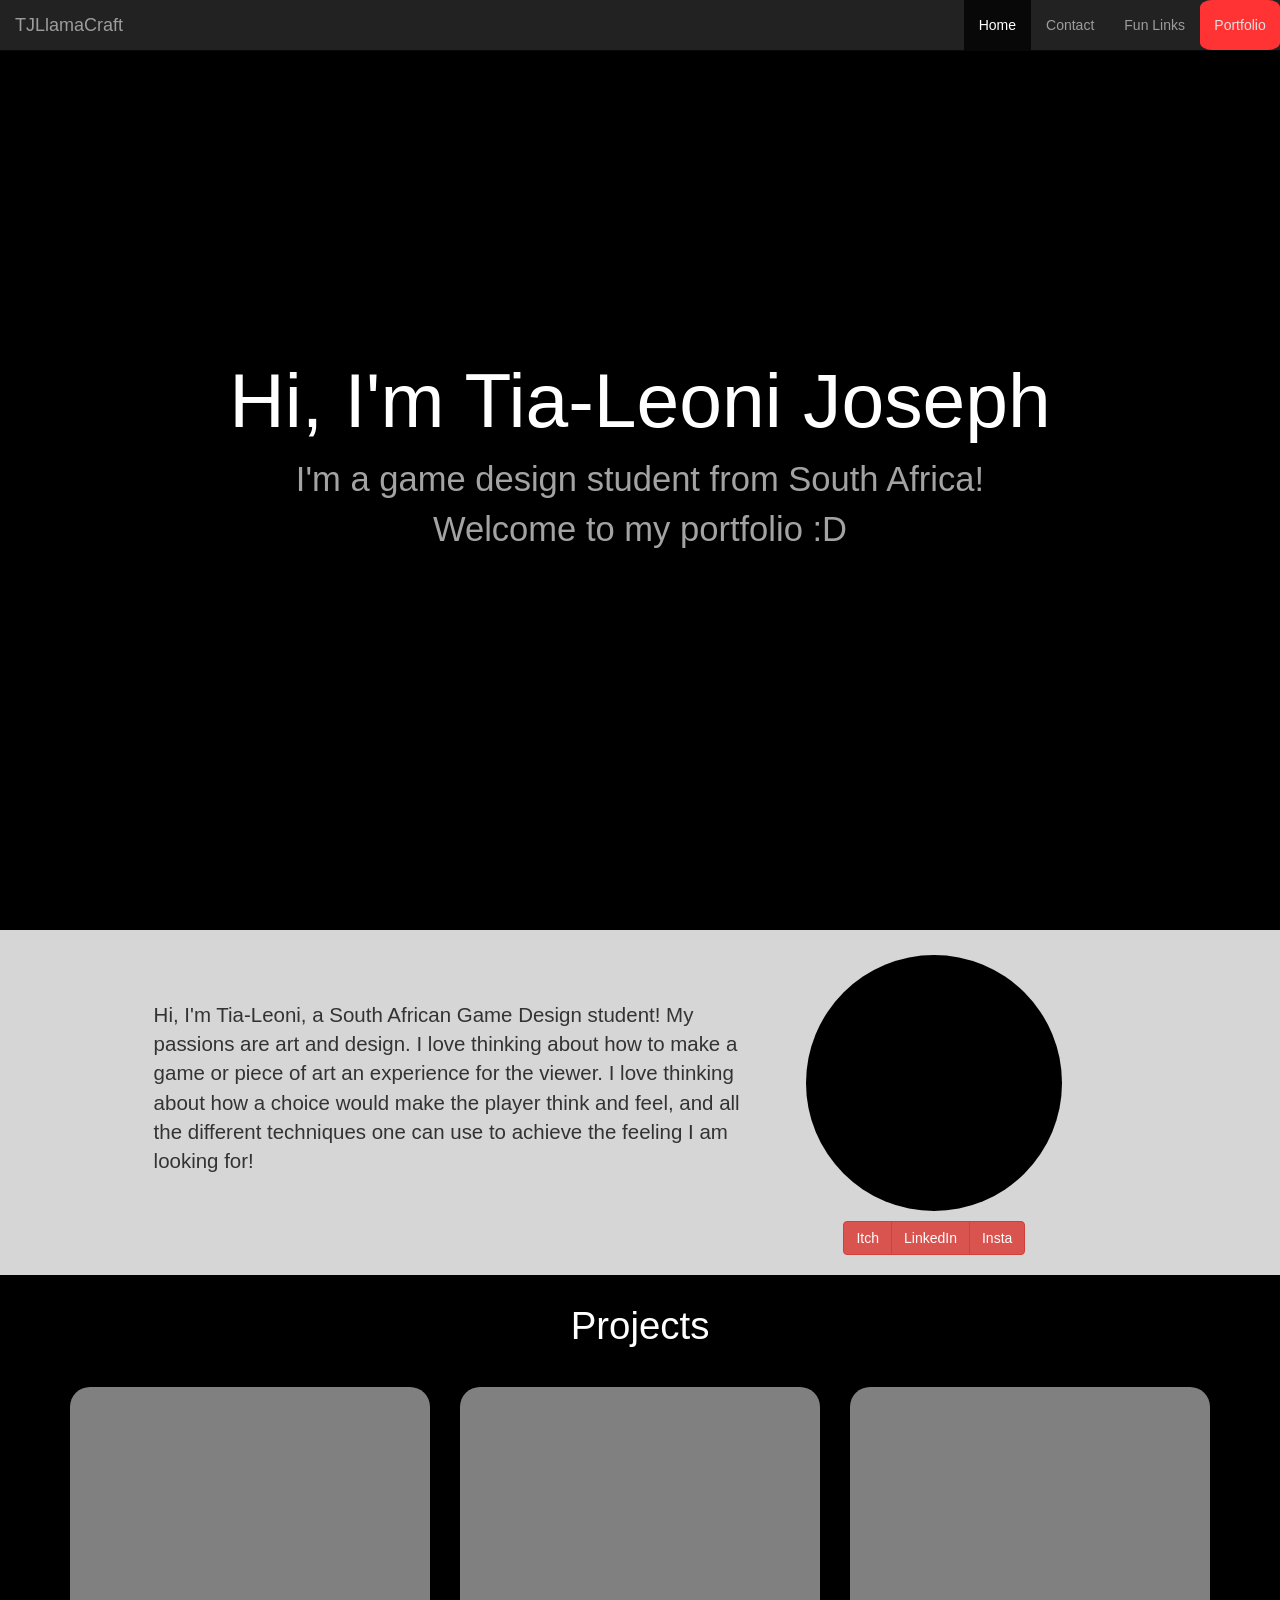
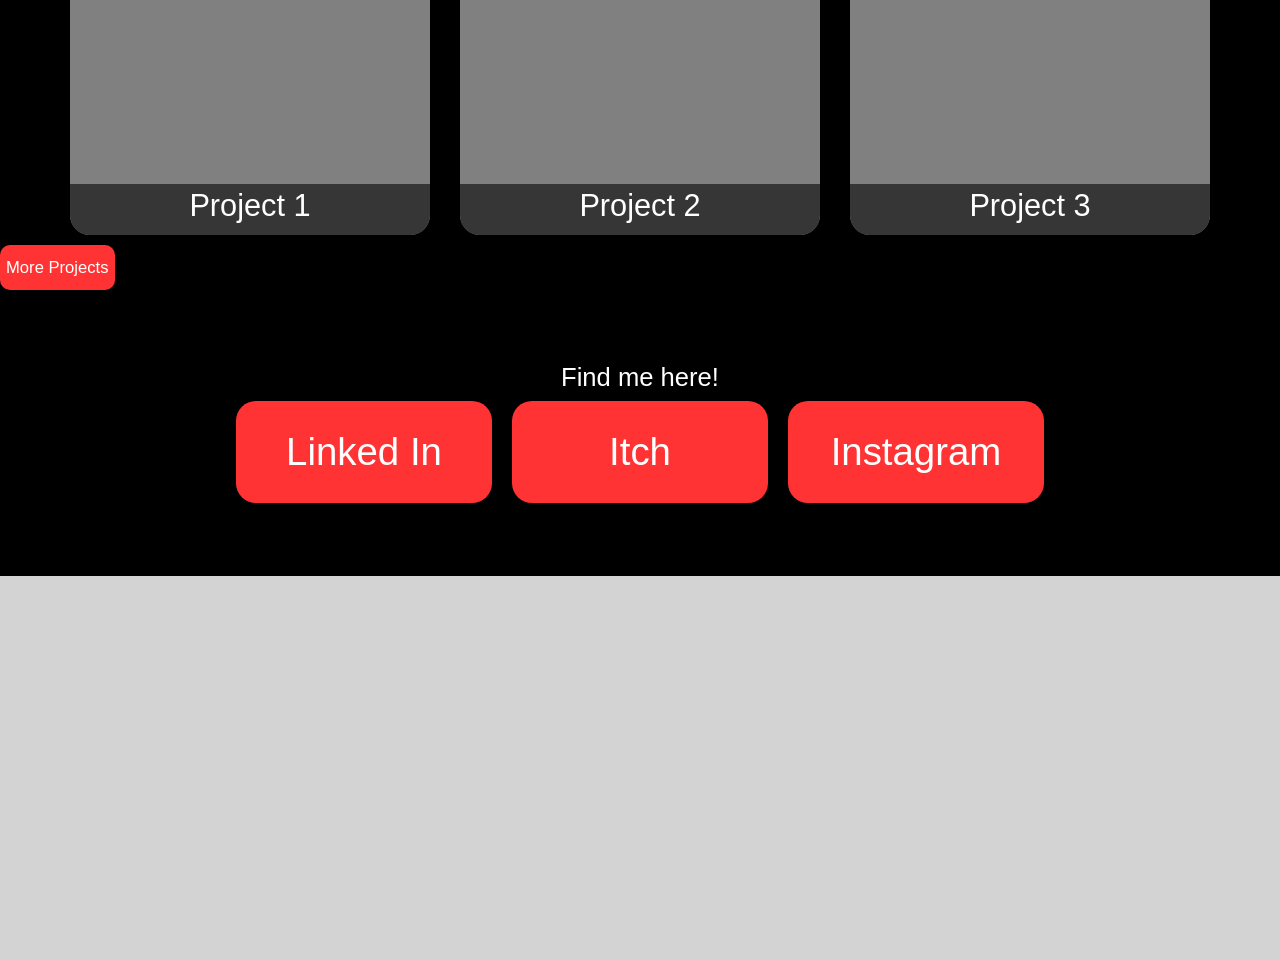
==== index.html @ c65b6b60 "Madeeeee" ====
<!doctype html>
<html>
  <head>
    <meta charset="utf-8" />
    <meta http-equiv="X-UA-Compatible" content="IE=edge" />
    <title>Home</title>
    <meta name="description" content="" />
    <meta name="viewport" content="width=device-width, initial-scale=1" />

    <!-- Latest compiled and minified CSS -->
    <link
      rel="stylesheet"
      href="https://maxcdn.bootstrapcdn.com/bootstrap/3.4.1/css/bootstrap.min.css"
    />
    <!--Main Style Sheet-->
    <link rel="stylesheet" href="CSS/style.css" />

    <!-- jQuery library -->
    <script src="https://ajax.googleapis.com/ajax/libs/jquery/3.7.1/jquery.min.js"></script>

    <!-- Latest compiled JavaScript -->
    <script src="https://maxcdn.bootstrapcdn.com/bootstrap/3.4.1/js/bootstrap.min.js"></script>

    <!--Main Script-->
    <script src="js/script.js" async defer></script>
  </head>
  <body>
    <!--Navbar-->
    <nav class="navbar navbar-inverse navbar-fixed-top">
      <div class="container-fluid">
        <div class="navbar-header">
          <button
            type="button"
            class="navbar-toggle"
            data-toggle="collapse"
            data-target="#myNavbar"
          >
            <!--Button for when navbar collapses-->
            <span class="icon-bar"></span>
            <span class="icon-bar"></span>
            <span class="icon-bar"></span>
          </button>
          <a class="navbar-brand" href="#">TJLlamaCraft</a>
        </div>

        <div class="collapse navbar-collapse me-auto" id="myNavbar">
          <ul class="nav navbar-nav navbar-right me-auto">
            <li class="active"><a href="index.html">Home</a></li>
            <li><a href="contact.html">Contact</a></li>
            <li><a href="funLinks.html">Fun Links</a></li>
            <li>
              <a href="portfolio.html" id="Portfolio-Button">Portfolio</a>
            </li>
          </ul>
        </div>
      </div>
    </nav>

    <!--Title Image and stuff-->
    <div class="Title-Image"></div>
    <div class="Title-Text">
      <div class="Title">Hi, I'm Tia-Leoni Joseph</div>
      <div class="subTitle">
        I'm a game design student from South Africa! Welcome to my portfolio :D
      </div>
    </div>

    <div class="About">
      <div class="About-Left">
        <div class="Profile-Pic"></div>
        <div class="btn-group btn-group-md" id="Profile-Buttons">
          <button type="button" class="btn btn-danger" id="ItchButton">
            Itch
          </button>
          <button type="button" class="btn btn-danger" id="LinkedInButton">
            LinkedIn
          </button>
          <button type="button" class="btn btn-danger" id="InstaButton">
            Insta
          </button>
        </div>
      </div>
      <div id="About-Text">
        <p>
          Hi, I'm Tia-Leoni, a South African Game Design student! My passions
          are art and design. I love thinking about how to make a game or piece
          of art an experience for the viewer. I love thinking about how a
          choice would make the player think and feel, and all the different
          techniques one can use to achieve the feeling I am looking for!
        </p>
      </div>
    </div>

    <!--Projects in grid-->
    <div class="Projects-Grid">
      <h2>Projects</h2>
      <div class="container">
        <div class="row">
          <div class="col-sm-4">
            <div class="column" id="Project1">
              <div class="Project-Name">
                <p>Project 1</p>
                <p class="P-Description">
                  Lorem ipsum dolor sit amet consectetur adipiscing elit.
                  Consectetur adipiscing elit quisque faucibus ex sapien vitae.
                  Ex sapien vitae pellentesque sem placerat in id. Placerat in
                  id cursus mi pretium tellus duis. Pretium tellus duis
                  convallis tempus leo eu aenean.
                </p>
              </div>
            </div>
          </div>
          <div class="col-sm-4">
            <div class="column" id="Project2">
              <div class="Project-Name">
                <p>Project 2</p>
                <p class="P-Description">
                  Lorem ipsum dolor sit amet consectetur adipiscing elit.
                  Consectetur adipiscing elit quisque faucibus ex sapien vitae.
                  Ex sapien vitae pellentesque sem placerat in id. Placerat in
                  id cursus mi pretium tellus duis. Pretium tellus duis
                  convallis tempus leo eu aenean.
                </p>
              </div>
            </div>
          </div>
          <div class="col-sm-4">
            <div class="column" id="Project3">
              <div class="Project-Name">
                <p>Project 3</p>
                <p class="P-Description">
                  Lorem ipsum dolor sit amet consectetur adipiscing elit.
                  Consectetur adipiscing elit quisque faucibus ex sapien vitae.
                  Ex sapien vitae pellentesque sem placerat in id. Placerat in
                  id cursus mi pretium tellus duis. Pretium tellus duis
                  convallis tempus leo eu aenean.
                </p>
              </div>
            </div>
          </div>
        </div>
      </div>
      <button type="button" class="btn-danger" id="Projects-Button">
        More Projects
      </button>
    </div>

    <div class="FollowME">
        <h3>Find me here!</h3>
        <div class="FollowME-BTNs">
                <button type="button" class="FollowME-BTNs-Style">Linked In</button>
                <button type="button" class="FollowME-BTNs-Style">Itch</button>
                <button type="button" class="FollowME-BTNs-Style">Instagram</button>
        </div>
        </div>
    </div>
    <footer>

    </footer>
  </body>
</html>
---- CSS/style.css ----
body {
  background-color: black;
}

#Portfolio-Button {
  display: flex;
  justify-content: center;
  align-items: center;
  background-color: rgb(255, 51, 51);
  border-radius: 15%;
  width: 80px;
  color: rgb(226, 226, 226);
}

#Portfolio-Button-Active {
  display: flex;
  justify-content: center;
  align-items: center;
  background-color: rgb(139, 28, 28);
  border-radius: 15%;
  width: 80px;
  color: white;
}

.Title-Image {
  display: flex;
  flex-direction: column;
  justify-content: center;
  align-items: center;
  height: 100vh;
  width: 100vw;
  background-color: rgb(0, 0, 0);
  object-fit: cover;
  z-index: -1;
  position: fixed;
}

.Title {
  display: flex;
  justify-content: center;
  align-items: center;
  font-size: 6vw;
  color: white;
}

.subTitle {
  display: flex;
  justify-content: center;
  align-items: center;
  text-align: center;
  font-size: 2.7vw;
  color: rgb(163, 163, 163);
  width: 56vw;
}

.column {
  display: flex;
  flex-direction: column;
  justify-content: flex-start;
  align-items: center;

  background-color: grey;
  height: 35vw;
  margin-top: 30px;
  border-radius: 20px;
  overflow: hidden;
  z-index: -1;
}

#Projects-Button {
  display: flex;
  flex-direction: column;
  justify-content: center;
  align-items: center;
  justify-self: center;
  align-self: center;

  height: 3.5vw;
  background-color: rgb(255, 51, 51);
  border-radius: 10px;
  border: none;
  font-size: 1.3vw;
  margin-top: 10px;
}

.About {
  display: flex;
  flex-direction: row-reverse;
  justify-self: center;
  align-self: center;
  justify-content: center;
  align-items: center;

  background-color: rgb(214, 214, 214);
  width: 100vw;
  height: auto;
  margin-top: 30px;
  padding-bottom: 20px;
}

.About-Left {
  display: flex;
  flex-direction: column;
  justify-content: center;
  align-items: center;
  justify-self: flex-end;

  margin-top: 25px;
  width: 30vw;
  height: auto;
}

.Profile-Pic {
  width: 20vw;
  aspect-ratio: 1 / 1;
  border-radius: 50%;
  background-color: black;
}

#Profile-Buttons {
  margin-top: 10px;
}

#About-Text {
  width: 46vw;
  font-size: 1.6vw;
}

.Project-Image {
  width: 120%;
  height: 100%;
  background-color: rgb(54 54 54);
}

.Project-Name {
  display: flex;
  flex-direction: column;
  justify-content: flex-start;
  align-items: center;

  width: 100%;
  height: 100%;
  font-size: 2.4vw;
  color: rgb(255, 255, 255);
  margin-top: 31vw;
  margin-bottom: 30px;
  background-color: rgb(54 54 54);
  z-index: 1;
  padding-bottom: 400px;
}

.P-Description {
  width: 90%;
  font-size: 1.5vw;
  text-align: center;
}
h2 {
  display: flex;
  justify-content: center;
  align-items: center;
  text-align: center;
  margin-top: 30px;
  color: white;
  font-size: 3vw;
}
h3 {
  display: flex;
  justify-content: center;
  align-items: center;
  text-align: center;
  margin-top: 30px;
  color: white;
  font-size: 2vw;
}

.Bottom-Button {
  display: flex;
  justify-content: center;
  align-items: center;
  justify-self: center;
  align-self: center;
}

.Title-Text {
  display: flex;
  flex-direction: column;
  justify-content: center;
  align-items: center;

  width: 100vw;
  height: 100vh;
  animation: fade-out-Title linear;
  animation-timeline: view(10px 200px);
}

.FollowME-BTNs-Style {
  width: 20vw;
  aspect-ratio: 1/0.4;
  background-color: rgb(255, 51, 51);
  color: white;
  border-radius: 20px;
  border: none;
  margin-left: 10px;
  margin-right: 10px;
}

@keyframes fade-out-Title {
  0% {
    opacity: 1;
    scale: 1;
  }

  50% {
    opacity: 1;
    scale: 1;
  }

  100% {
    opacity: 0;
    scale: 0.4;
  }
}

.FollowME {
  display: flex;
  flex-direction: column;
  justify-content: center;
  align-items: center;
  height: 20vw;
}

.FollowME-BTNs {
  display: flex;
  flex-direction: row;
  justify-content: center;
  align-items: center;
  width: auto;
  font-size: 3vw;
}

footer {
  width: 100vw;
  height: 30vw;
  background-color: lightgray;
  margin-top: 30px;
}

@media only screen and (max-width: 765px) {
  #Projects-Button {
    display: flex;
    flex-direction: column;
    justify-content: center;
    align-items: center;
    justify-self: center;
    align-self: center;
    height: 6.5vw;
    background-color: rgb(255, 51, 51);
    border-radius: 10px;
    border: none;
    font-size: 2.4vw;
  }

  .About {
    display: flex;
    flex-direction: column;
  }

  .About-Left {
    margin-top: 10px;
    margin-bottom: 30px;
    width: 30vw;
    height: auto;
  }

  #About-Text {
    text-align: center;
    font-size: 3.2vw;
    width: 56vw;
  }

  .Profile-Pic {
    width: 30vw;
  }

  h2{
    font-size: 6vw;
  }

  h3{
    font-size: 4vw;
  }
}
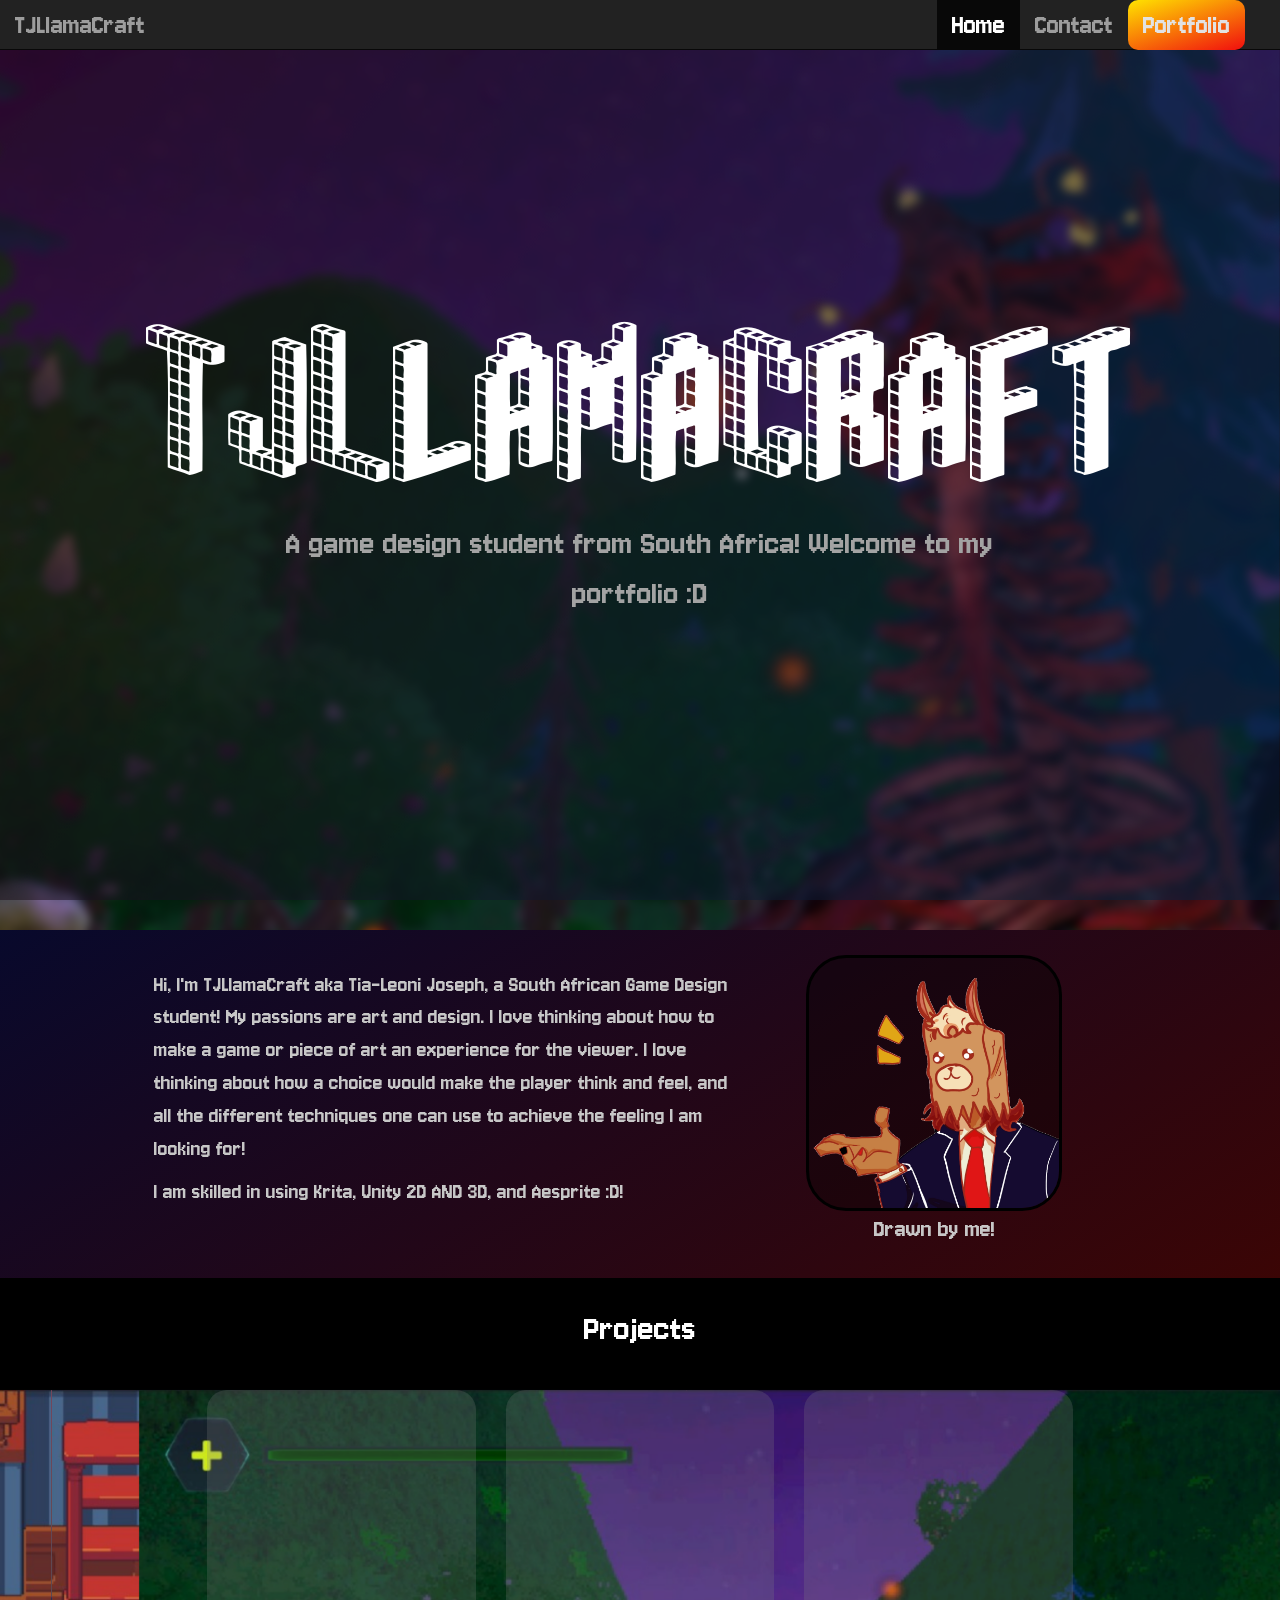
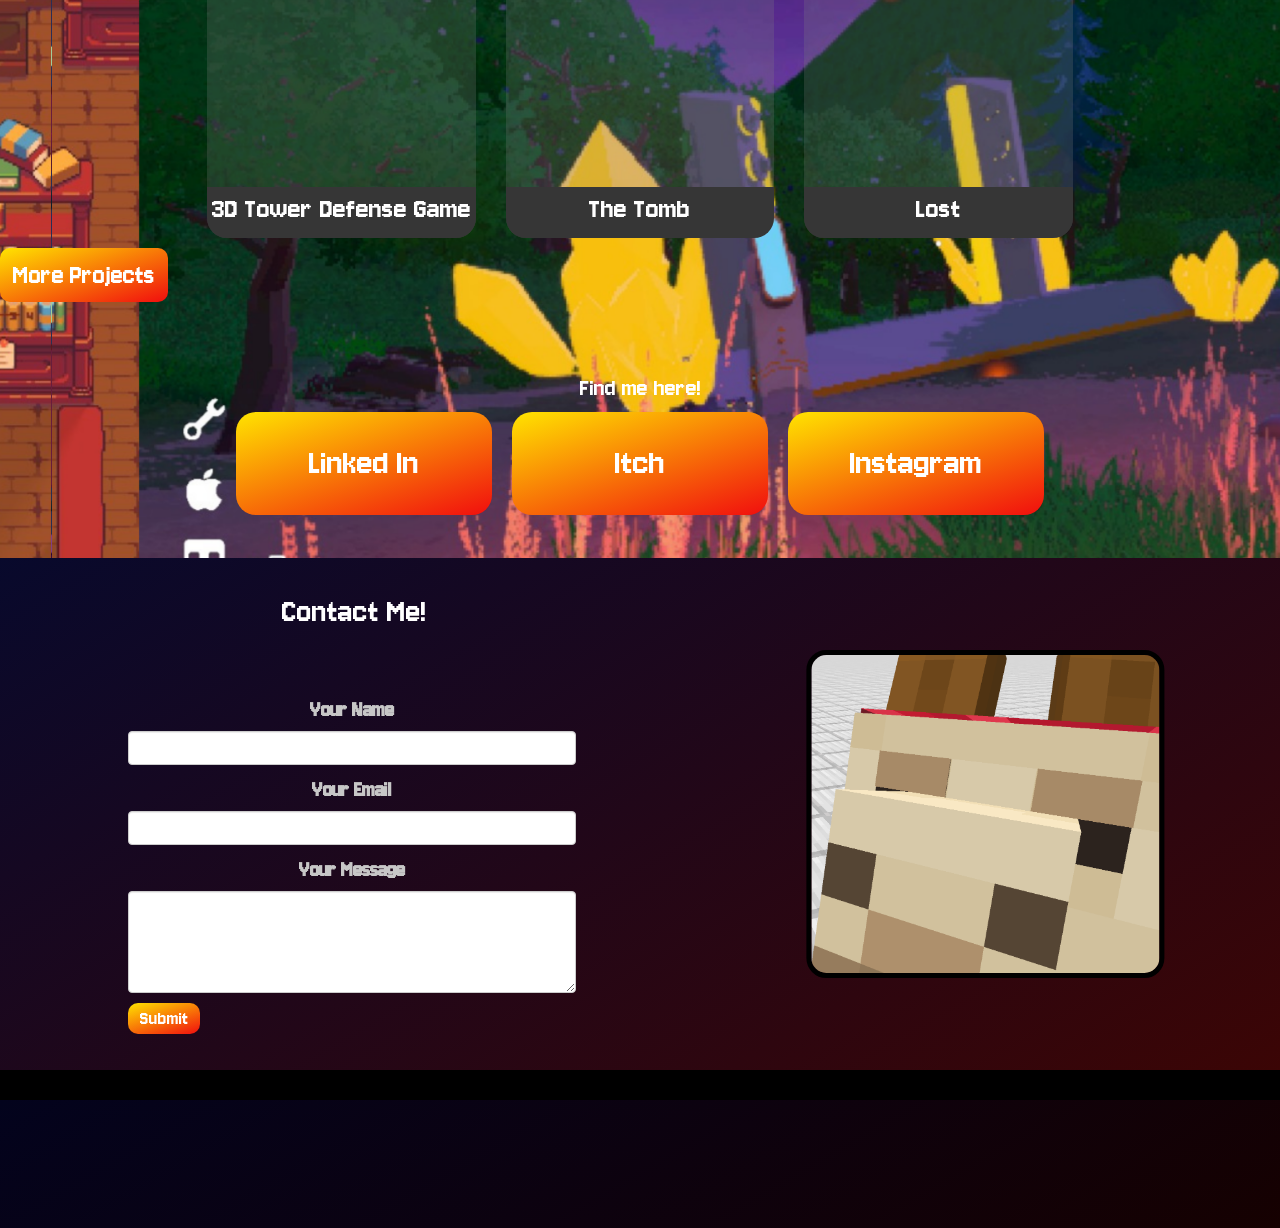
==== commit 3d83e3b0: "Finishedddd?" ====
--- a/index.html
+++ b/index.html
@@ -45,10 +45,9 @@
 
         <div class="collapse navbar-collapse me-auto" id="myNavbar">
           <ul class="nav navbar-nav navbar-right me-auto">
-            <li class="active"><a href="index.html">Home</a></li>
-            <li><a href="contact.html">Contact</a></li>
-            <li><a href="funLinks.html">Fun Links</a></li>
-            <li>
+            <li class="active navbarItem"><a href="index.html">Home</a></li>
+            <li class="navbarItem"><a href="#Contact-Section">Contact</a></li>
+            <li class="navbarItem">
               <a href="portfolio.html" id="Portfolio-Button">Portfolio</a>
             </li>
           </ul>
@@ -56,38 +55,33 @@
       </div>
     </nav>
 
+    <img src="Assets/Background.png" class="BackgroundIMG" />
+
     <!--Title Image and stuff-->
-    <div class="Title-Image"></div>
+    <div class="Title-Image"><img src="Assets/Main BG.png" /></div>
     <div class="Title-Text">
-      <div class="Title">Hi, I'm Tia-Leoni Joseph</div>
+      <div class="Title">TJLlamaCraft</div>
       <div class="subTitle">
-        I'm a game design student from South Africa! Welcome to my portfolio :D
+        A game design student from South Africa! Welcome to my portfolio :D
       </div>
     </div>
 
     <div class="About">
       <div class="About-Left">
-        <div class="Profile-Pic"></div>
-        <div class="btn-group btn-group-md" id="Profile-Buttons">
-          <button type="button" class="btn btn-danger" id="ItchButton">
-            Itch
-          </button>
-          <button type="button" class="btn btn-danger" id="LinkedInButton">
-            LinkedIn
-          </button>
-          <button type="button" class="btn btn-danger" id="InstaButton">
-            Insta
-          </button>
-        </div>
+        <div class="Profile-Pic"><img src="Assets/Profile Pic.png" /></div>
+        <p>Drawn by me!</p>
       </div>
       <div id="About-Text">
         <p>
-          Hi, I'm Tia-Leoni, a South African Game Design student! My passions
-          are art and design. I love thinking about how to make a game or piece
-          of art an experience for the viewer. I love thinking about how a
-          choice would make the player think and feel, and all the different
-          techniques one can use to achieve the feeling I am looking for!
+          Hi, I'm TJLlamaCraft aka Tia-Leoni Joseph, a South African Game Design
+          student! My passions are art and design. I love thinking about how to
+          make a game or piece of art an experience for the viewer. I love
+          thinking about how a choice would make the player think and feel, and
+          all the different techniques one can use to achieve the feeling I am
+          looking for!
         </p>
+
+        <p>I am skilled in using Krita, Unity 2D AND 3D, and Aesprite :D!</p>
       </div>
     </div>
 
@@ -98,42 +92,42 @@
         <div class="row">
           <div class="col-sm-4">
             <div class="column" id="Project1">
+              <img
+                src="Assets/TowerDefense3DScreenshots/Screenshot 2026-06-10 002526.png"
+              />
+
               <div class="Project-Name">
-                <p>Project 1</p>
+                <p>3D Tower Defense Game</p>
                 <p class="P-Description">
-                  Lorem ipsum dolor sit amet consectetur adipiscing elit.
-                  Consectetur adipiscing elit quisque faucibus ex sapien vitae.
-                  Ex sapien vitae pellentesque sem placerat in id. Placerat in
-                  id cursus mi pretium tellus duis. Pretium tellus duis
-                  convallis tempus leo eu aenean.
+                  Since I was the sole developer of the project I did pretty
+                  much everything! For this project I only made the books that
+                  lie on the ground. Everything else is outsourced.
                 </p>
               </div>
             </div>
           </div>
           <div class="col-sm-4">
             <div class="column" id="Project2">
+              <img src="Assets/TheTombScreenshots/Main.png" />
               <div class="Project-Name">
-                <p>Project 2</p>
+                <p>The Tomb</p>
                 <p class="P-Description">
-                  Lorem ipsum dolor sit amet consectetur adipiscing elit.
-                  Consectetur adipiscing elit quisque faucibus ex sapien vitae.
-                  Ex sapien vitae pellentesque sem placerat in id. Placerat in
-                  id cursus mi pretium tellus duis. Pretium tellus duis
-                  convallis tempus leo eu aenean.
+                  Since I was the sole developer of the project I did pretty
+                  much everything! For this project though I did not make ANY of
+                  the assets, all of them were outsourced.
                 </p>
               </div>
             </div>
           </div>
           <div class="col-sm-4">
             <div class="column" id="Project3">
+              <img src="Assets/LostScreenshots/Portal.png" />
               <div class="Project-Name">
-                <p>Project 3</p>
+                <p>Lost</p>
                 <p class="P-Description">
-                  Lorem ipsum dolor sit amet consectetur adipiscing elit.
-                  Consectetur adipiscing elit quisque faucibus ex sapien vitae.
-                  Ex sapien vitae pellentesque sem placerat in id. Placerat in
-                  id cursus mi pretium tellus duis. Pretium tellus duis
-                  convallis tempus leo eu aenean.
+                  Since I was the sole developer of the project I did pretty
+                  much everything! For this project though I did not make ANY of
+                  the assets, all of them were outsourced.
                 </p>
               </div>
             </div>
@@ -146,16 +140,64 @@
     </div>
 
     <div class="FollowME">
-        <h3>Find me here!</h3>
-        <div class="FollowME-BTNs">
-                <button type="button" class="FollowME-BTNs-Style">Linked In</button>
-                <button type="button" class="FollowME-BTNs-Style">Itch</button>
-                <button type="button" class="FollowME-BTNs-Style">Instagram</button>
-        </div>
-        </div>
-    </div>
-    <footer>
-
-    </footer>
+      <h3>Find me here!</h3>
+      <div class="FollowME-BTNs">
+        <button type="button" class="FollowME-BTNs-Style" id="LinkedInButton">
+          Linked In
+        </button>
+        <button type="button" class="FollowME-BTNs-Style" id="ItchButton">
+          Itch
+        </button>
+        <button type="button" class="FollowME-BTNs-Style" id="InstaButton">
+          Instagram
+        </button>
+      </div>
+    </div>
+
+    <!--Contact-->
+    <div id="Contact-Section">
+      <h2>Contact Me!</h2>
+      <form action="https://api.web3forms.com/submit" method="POST">
+        <div class="form-group">
+          <label for="accessKey"></label>
+          <input
+            type="hidden"
+            name="access_key"
+            value="f679e1c8-95d0-40d4-917c-4b42afa00962"
+          />
+        </div>
+        <div class="form-group">
+          <label for="name">Your Name</label>
+          <input
+            type="text"
+            name="name"
+            class="form-control"
+            id="name"
+            required
+          />
+        </div>
+        <div class="form-group">
+          <label for="email">Your Email</label>
+          <input
+            type="email"
+            name="email"
+            class="form-control"
+            id="email"
+            required
+          />
+        </div>
+        <div class="form-group">
+          <label for="message">Your Message</label>
+          <textarea name="message" class="form-control" required></textarea>
+        </div>
+        <button type="submit" class="btn btn-default">Submit</button>
+      </form>
+
+      <div class="Contact-Left">
+        <img src="Assets/Main PFP.png">
+      </div>
+    </div>
+
+    <footer></footer>
   </body>
 </html>
--- a/CSS/style.css
+++ b/CSS/style.css
@@ -1,49 +1,83 @@
+@font-face {
+  font-family: "Jeresy10";
+  src: url(Fonts/Jersey10-Regular.ttf);
+}
+
+@font-face {
+  font-family: "Blox";
+  src: url(Fonts/Blox2.ttf);
+}
+
 body {
   background-color: black;
-}
-
-#Portfolio-Button {
-  display: flex;
-  justify-content: center;
-  align-items: center;
-  background-color: rgb(255, 51, 51);
-  border-radius: 15%;
-  width: 80px;
-  color: rgb(226, 226, 226);
-}
-
-#Portfolio-Button-Active {
-  display: flex;
-  justify-content: center;
-  align-items: center;
-  background-color: rgb(139, 28, 28);
-  border-radius: 15%;
-  width: 80px;
-  color: white;
-}
-
-.Title-Image {
+  font-family: "Jeresy10", sans-serif;
+  color: #c7c7c7;
+}
+
+.BackgroundIMG {
   display: flex;
   flex-direction: column;
   justify-content: center;
   align-items: center;
   height: 100vh;
   width: 100vw;
-  background-color: rgb(0, 0, 0);
-  object-fit: cover;
+  opacity: 55%;
+
+  object-fit: fill;
   z-index: -1;
   position: fixed;
 }
 
+#Portfolio-Button {
+  display: flex;
+  justify-content: center;
+  align-items: center;
+  background-image: linear-gradient(162deg, rgb(255 228 0), rgb(241 14 14));
+  border-radius: 10px;
+  width: auto;
+  color: rgb(226, 226, 226);
+}
+
+#Portfolio-Button:hover {
+  color: #333;
+}
+
+.active #Portfolio-Button {
+  display: flex;
+  justify-content: center;
+  align-items: center;
+  background-image: linear-gradient(162deg, rgb(168, 152, 1), rgb(131, 9, 9));
+  border-radius: 15%;
+  width: auto;
+  color: rgb(207, 205, 205);
+}
+
+.Title-Image {
+  display: flex;
+  flex-direction: column;
+  justify-content: center;
+  align-items: center;
+  height: 100vh;
+  width: 100vw;
+  filter: blur(5px);
+
+  object-fit: fill;
+  z-index: -2;
+  position: fixed;
+}
+
 .Title {
-  display: flex;
-  justify-content: center;
-  align-items: center;
-  font-size: 6vw;
+  font-family: "Blox", sans-serif;
+  display: flex;
+  justify-content: center;
+  align-items: center;
+  text-align: center;
+  font-size: 13vw;
   color: white;
 }
 
 .subTitle {
+  font-family: "Jeresy10", sans-serif;
   display: flex;
   justify-content: center;
   align-items: center;
@@ -59,28 +93,47 @@
   justify-content: flex-start;
   align-items: center;
 
-  background-color: grey;
+  background-color: rgba(128, 128, 128, 0.24);
   height: 35vw;
+  min-width: 200px;
   margin-top: 30px;
   border-radius: 20px;
   overflow: hidden;
+  z-index: -2;
+}
+
+.column img {
+  display: flex;
+  flex-direction: column;
+  justify-self: flex-start;
+  align-self: center;
+
+  height: 100%;
+  position: fixed;
   z-index: -1;
 }
 
 #Projects-Button {
   display: flex;
-  flex-direction: column;
-  justify-content: center;
   align-items: center;
   justify-self: center;
-  align-self: center;
-
-  height: 3.5vw;
-  background-color: rgb(255, 51, 51);
+
+  height: 4.2vw;
+  background-image: linear-gradient(162deg, rgb(255 228 0), rgb(241 14 14));
   border-radius: 10px;
   border: none;
-  font-size: 1.3vw;
+  font-size: 2.3vw;
   margin-top: 10px;
+  padding-left: 1vw;
+  padding-right: 1vw;
+}
+
+#Projects-Button:hover {
+  color: #333;
+}
+
+.Projects-Grid .container {
+  width: 70vw;
 }
 
 .About {
@@ -91,7 +144,7 @@
   justify-content: center;
   align-items: center;
 
-  background-color: rgb(214, 214, 214);
+  background-image: linear-gradient(150deg, rgb(8, 9, 44), rgb(59, 5, 5));
   width: 100vw;
   height: auto;
   margin-top: 30px;
@@ -108,13 +161,28 @@
   margin-top: 25px;
   width: 30vw;
   height: auto;
+  font-size: clamp(15px, 2vw, 40px);
+}
+
+.About-Left .btn-danger {
+  background-image: linear-gradient(162deg, rgb(255 228 0), rgb(241 14 14));
+  margin-left: 5px;
+  margin-right: 5px;
+  border-radius: 10px;
 }
 
 .Profile-Pic {
   width: 20vw;
   aspect-ratio: 1 / 1;
-  border-radius: 50%;
-  background-color: black;
+  border-radius: 40px;
+  background-color: rgba(0, 0, 0, 0.33);
+  border: 3px black solid;
+  overflow: hidden;
+}
+
+.Profile-Pic img {
+  width: 104%;
+  object-fit: cover;
 }
 
 #Profile-Buttons {
@@ -123,7 +191,11 @@
 
 #About-Text {
   width: 46vw;
-  font-size: 1.6vw;
+  font-size: 1.8vw;
+}
+
+.About .btn {
+  font-size: 1.4vw;
 }
 
 .Project-Image {
@@ -196,7 +268,8 @@
 .FollowME-BTNs-Style {
   width: 20vw;
   aspect-ratio: 1/0.4;
-  background-color: rgb(255, 51, 51);
+
+  background-image: linear-gradient(162deg, rgb(255 228 0), rgb(241 14 14));
   color: white;
   border-radius: 20px;
   border: none;
@@ -204,6 +277,10 @@
   margin-right: 10px;
 }
 
+.FollowME-BTNs-Style:hover {
+  color: #333;
+}
+
 @keyframes fade-out-Title {
   0% {
     opacity: 1;
@@ -240,9 +317,155 @@
 
 footer {
   width: 100vw;
-  height: 30vw;
-  background-color: lightgray;
+  height: 10vw;
+  background-image: linear-gradient(150deg, rgb(3, 3, 29), rgb(22, 1, 1));
   margin-top: 30px;
+}
+
+#Contact-Section {
+  display: flex;
+  flex-direction: column;
+  justify-content: center;
+  align-items: flex-start;
+  text-align: center;
+
+  width: 100vw;
+  height: 40vw;
+  background-image: linear-gradient(150deg, rgb(8, 9, 44), rgb(59, 5, 5));
+  padding-left: 10vw;
+}
+
+#Contact-Section h2 {
+  color: white;
+  margin-top: 0;
+  margin-left: 12vw;
+  font-size: 2.7vw;
+  padding-bottom: 1vw;
+}
+
+#Contact-Section form {
+  width: 35vw;
+  font-size: 1.3vw;
+}
+
+#Contact-Section textarea {
+  height: 8vw;
+}
+
+.Contact-Left {
+  position: absolute;
+  display: flex;
+  flex-direction: column;
+  align-self: flex-end;
+
+  margin-right: 9vw;
+  width: 28vw;
+  border-radius: 20px;
+  border: 5px black solid;
+  overflow: hidden;
+  transform: scaleX(-1);
+}
+
+.navbar-brand {
+  font-size: clamp(15px, 2.3vw, 60px);
+}
+
+.navbar {
+  height: 2.4vw;
+}
+
+.navbarItem {
+  width: auto;
+  font-size: clamp(15px, 2.3vw, 60px);
+}
+
+.navbar-right {
+  margin-right: 20px;
+}
+
+.Project-Panel {
+  position: absolute;
+  display: flex;
+  flex-direction: column;
+  padding: 2vw 2vw;
+
+  background-image: linear-gradient(150deg, rgb(8, 9, 44), rgb(59, 5, 5));
+  color: white;
+  height: 100%;
+  width: 50vw;
+  margin-top: 50px;
+  z-index: 20;
+}
+
+.Exit-Button {
+  position: absolute;
+  display: flex;
+  text-align: center;
+  align-self: flex-end;
+  align-items: center;
+  justify-content: center;
+
+  width: 5.5vw;
+  min-width: 60px;
+  aspect-ratio: 2/1;
+  background-image: linear-gradient(162deg, rgb(255 228 0), rgb(241 14 14));
+  border: none;
+  border-radius: 10px;
+  font-size: clamp(22px, 2vw, 50px);
+}
+
+.Exit-Button:hover {
+  color: #333;
+}
+
+.form-group {
+  margin-bottom: 10px;
+  font-size: 1.7vw;
+}
+
+.form-control {
+  font-size: 1.5vw;
+}
+
+form .btn {
+  display: flex;
+  justify-self: center;
+  align-items: center;
+  text-align: center;
+
+  background-image: linear-gradient(162deg, rgb(255 228 0), rgb(241 14 14));
+  border: none;
+  height: 2.4vw;
+  width: auto;
+  border-radius: 10px;
+  font-size: 1.6vw;
+  color: white;
+}
+
+#myCarousel .item img {
+  width: 100vw;
+  height: 100vh;
+  object-fit: cover;
+  z-index: -2;
+}
+
+#myCarousel p {
+  font-size: clamp(30px, 2vw, 80px);
+}
+
+#myCarousel h3 {
+  font-size: clamp(50px, 4vw, 100px);
+}
+.carousel-caption {
+  background-image: linear-gradient(
+    0deg,
+    rgb(0 0 0),
+    rgb(42 0 0),
+    rgb(98 0 0 / 60%),
+    rgb(255 0 0 / 0%)
+  );
+  padding-bottom: 3vw;
+  border-radius: 20px;
 }
 
 @media only screen and (max-width: 765px) {
@@ -282,12 +505,58 @@
     width: 30vw;
   }
 
-  h2{
+  h2 {
     font-size: 6vw;
   }
 
-  h3{
+  h3 {
     font-size: 4vw;
   }
-}
-
+
+  #Contact-Section {
+    display: flex;
+    flex-direction: column;
+    justify-content: center;
+    align-items: center;
+    text-align: center;
+
+    width: 100vw;
+    height: 100vw;
+    background-color: lightgrey;
+    padding-left: 0vw;
+    margin-top: 30px;
+  }
+
+  #Contact-Section h2 {
+    margin-top: 0;
+    margin-left: 0vw;
+    font-size: 4.7vw;
+    padding-bottom: 0vw;
+  }
+
+  #Contact-Section form {
+    width: 60vw;
+    font-size: 2.3vw;
+  }
+
+  #Contact-Section textarea {
+    height: 20vw;
+  }
+
+  .Contact-Left{
+    display:none;
+  }
+  .navbar-inverse .navbar-collapse {
+    background-color: #313030;
+    text-align: center;
+  }
+
+  .navbarItem {
+    width: 100vw;
+  }
+
+  .Project-Panel {
+    height: 100%;
+    width: 100vw;
+  }
+}
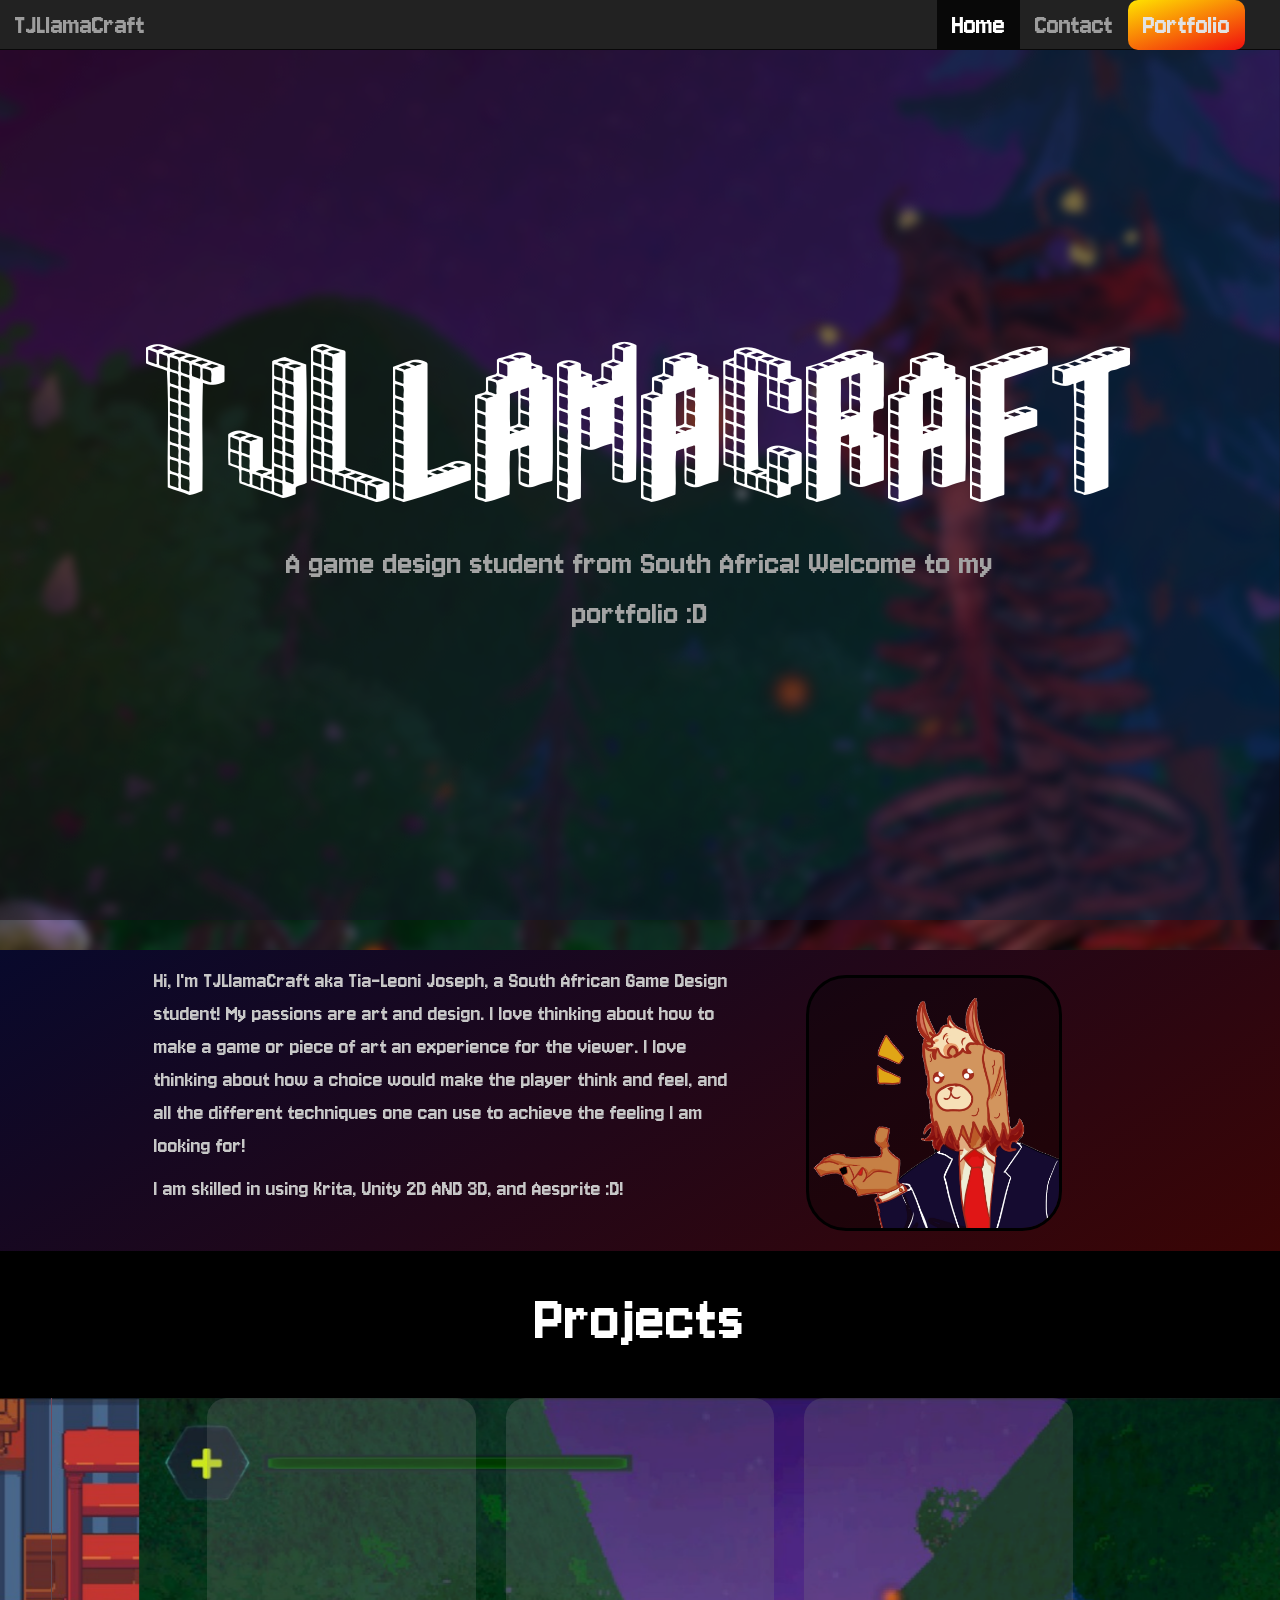
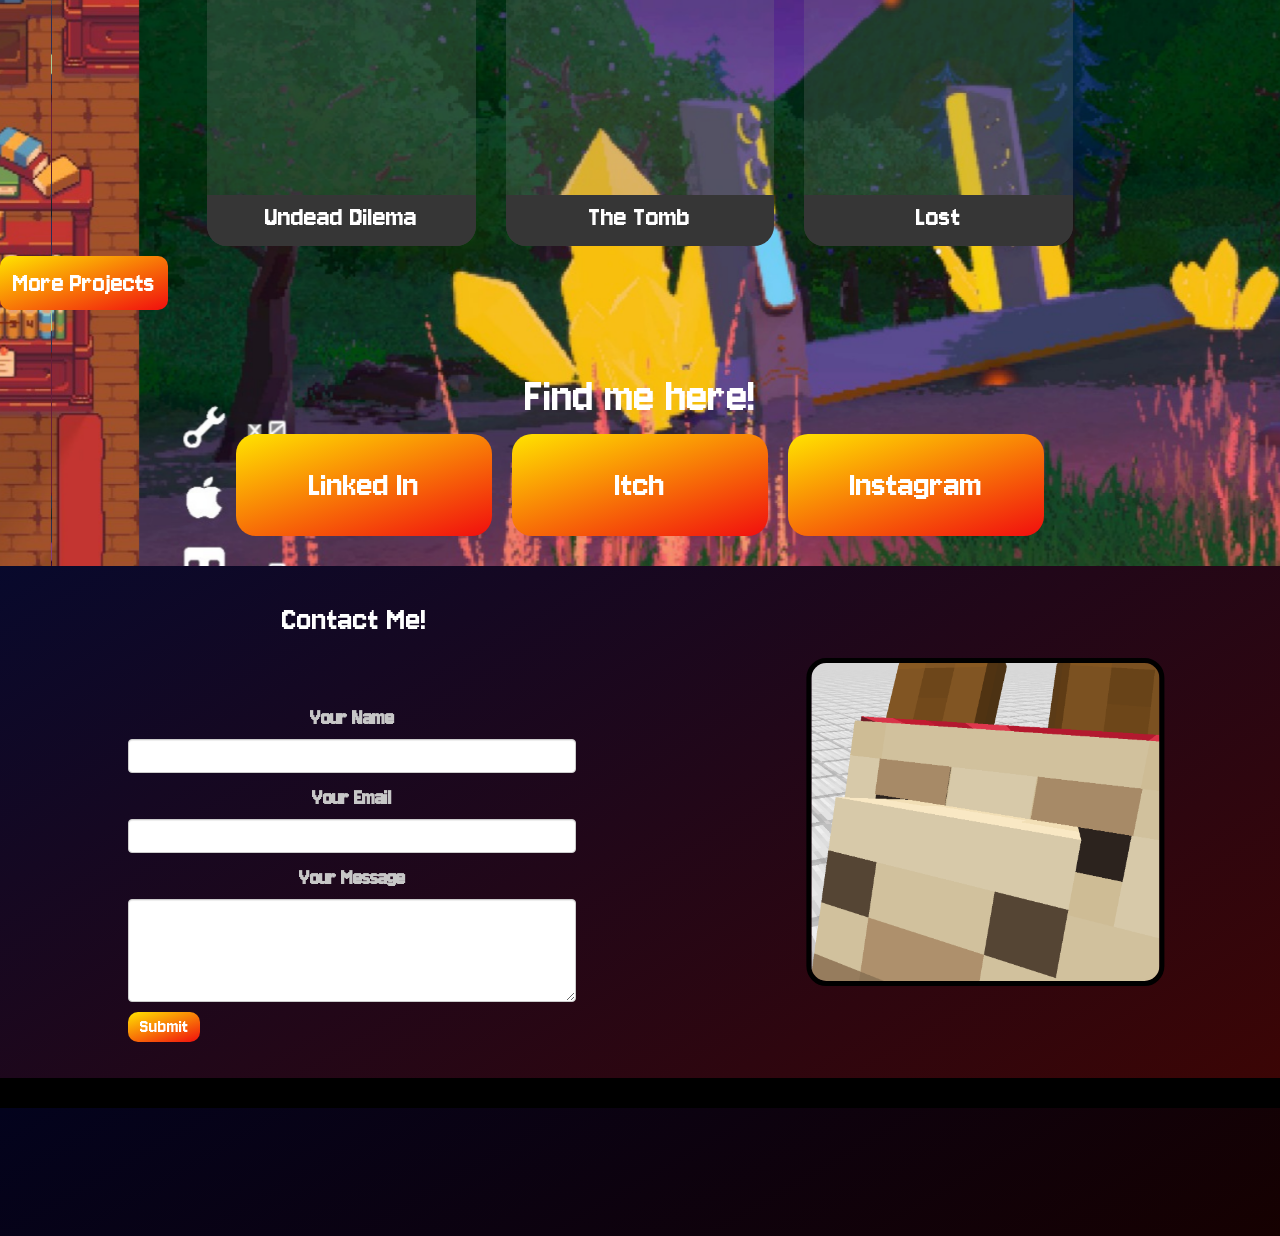
==== commit 668bdb43: "now finisheddd" ====
--- a/index.html
+++ b/index.html
@@ -22,7 +22,9 @@
     <script src="https://maxcdn.bootstrapcdn.com/bootstrap/3.4.1/js/bootstrap.min.js"></script>
 
     <!--Main Script-->
-    <script src="js/script.js" async defer></script>
+    <script src="JS/script.js" async defer></script>
+
+    include_scripts:[ "" ]
   </head>
   <body>
     <!--Navbar-->
@@ -40,7 +42,7 @@
             <span class="icon-bar"></span>
             <span class="icon-bar"></span>
           </button>
-          <a class="navbar-brand" href="#">TJLlamaCraft</a>
+          <a class="navbar-brand">TJLlamaCraft</a>
         </div>
 
         <div class="collapse navbar-collapse me-auto" id="myNavbar">
@@ -69,7 +71,6 @@
     <div class="About">
       <div class="About-Left">
         <div class="Profile-Pic"><img src="Assets/Profile Pic.png" /></div>
-        <p>Drawn by me!</p>
       </div>
       <div id="About-Text">
         <p>
@@ -97,7 +98,7 @@
               />
 
               <div class="Project-Name">
-                <p>3D Tower Defense Game</p>
+                <p>Undead Dilema</p>
                 <p class="P-Description">
                   Since I was the sole developer of the project I did pretty
                   much everything! For this project I only made the books that
@@ -156,6 +157,10 @@
 
     <!--Contact-->
     <div id="Contact-Section">
+      <div class="Contact-Left">
+        <img src="Assets/Main PFP.png" />
+      </div>
+
       <h2>Contact Me!</h2>
       <form action="https://api.web3forms.com/submit" method="POST">
         <div class="form-group">
@@ -175,7 +180,7 @@
             id="name"
             required
           />
-        </div>
+        </div> 
         <div class="form-group">
           <label for="email">Your Email</label>
           <input
@@ -192,10 +197,6 @@
         </div>
         <button type="submit" class="btn btn-default">Submit</button>
       </form>
-
-      <div class="Contact-Left">
-        <img src="Assets/Main PFP.png">
-      </div>
     </div>
 
     <footer></footer>
--- a/CSS/style.css
+++ b/CSS/style.css
@@ -72,7 +72,7 @@
   justify-content: center;
   align-items: center;
   text-align: center;
-  font-size: 13vw;
+  font-size: clamp(40px, 13vw, 3000px);
   color: white;
 }
 
@@ -82,7 +82,7 @@
   justify-content: center;
   align-items: center;
   text-align: center;
-  font-size: 2.7vw;
+  font-size: clamp(20px, 2.7vw, 2000px);
   color: rgb(163, 163, 163);
   width: 56vw;
 }
@@ -118,11 +118,11 @@
   align-items: center;
   justify-self: center;
 
-  height: 4.2vw;
+  height: clamp(34px, 4.2vw, 1000px);
   background-image: linear-gradient(162deg, rgb(255 228 0), rgb(241 14 14));
   border-radius: 10px;
   border: none;
-  font-size: 2.3vw;
+  font-size: clamp(25px, 2.3vw, 1000px);
   margin-top: 10px;
   padding-left: 1vw;
   padding-right: 1vw;
@@ -133,7 +133,7 @@
 }
 
 .Projects-Grid .container {
-  width: 70vw;
+  width: clamp(230px, 70vw, 3000px);
 }
 
 .About {
@@ -172,7 +172,7 @@
 }
 
 .Profile-Pic {
-  width: 20vw;
+  width: clamp(145px, 20vw, 2000px);
   aspect-ratio: 1 / 1;
   border-radius: 40px;
   background-color: rgba(0, 0, 0, 0.33);
@@ -191,7 +191,7 @@
 
 #About-Text {
   width: 46vw;
-  font-size: 1.8vw;
+  font-size: clamp(18px, 1.8vw, 40px);
 }
 
 .About .btn {
@@ -204,6 +204,8 @@
   background-color: rgb(54 54 54);
 }
 
+
+
 .Project-Name {
   display: flex;
   flex-direction: column;
@@ -211,19 +213,18 @@
   align-items: center;
 
   width: 100%;
-  height: 100%;
-  font-size: 2.4vw;
+  height: 30vw;
+  font-size: clamp(30px, 2.4vw, 2000px);
   color: rgb(255, 255, 255);
-  margin-top: 31vw;
-  margin-bottom: 30px;
+  margin-top: clamp(160px, 31vw, 1000px);
+  overflow:scroll;
   background-color: rgb(54 54 54);
   z-index: 1;
-  padding-bottom: 400px;
 }
 
 .P-Description {
   width: 90%;
-  font-size: 1.5vw;
+  font-size: clamp(18px, 1.5vw, 200px);
   text-align: center;
 }
 h2 {
@@ -233,7 +234,7 @@
   text-align: center;
   margin-top: 30px;
   color: white;
-  font-size: 3vw;
+  font-size: clamp(70px, 3vw, 200px);
 }
 h3 {
   display: flex;
@@ -242,7 +243,7 @@
   text-align: center;
   margin-top: 30px;
   color: white;
-  font-size: 2vw;
+  font-size: clamp(50px, 2vw, 1000px);
 }
 
 .Bottom-Button {
@@ -312,7 +313,7 @@
   justify-content: center;
   align-items: center;
   width: auto;
-  font-size: 3vw;
+  font-size: clamp(35px, 3vw, 100px);
 }
 
 footer {
@@ -397,6 +398,8 @@
   z-index: 20;
 }
 
+
+
 .Exit-Button {
   position: absolute;
   display: flex;
@@ -416,6 +419,44 @@
 
 .Exit-Button:hover {
   color: #333;
+}
+
+.ItchPage-Button {
+  display: flex;
+  justify-content: center;
+  align-items: center;
+  align-self: center;
+
+  width: 80px;
+  aspect-ratio: 1/0.4;
+
+  background-image: linear-gradient(162deg, rgb(255 228 0), rgb(241 14 14));
+  color: white;
+  border-radius: 10px;
+  border: none;
+  margin-top:2vw;
+  font-size: 18px;
+}
+
+.ItchPage-Button:hover{
+  color:#333;
+}
+
+.Caption-Button{
+
+  width: 80px;
+  aspect-ratio: 1/0.4;
+
+  background-image: linear-gradient(162deg, rgb(255 228 0), rgb(241 14 14));
+  color: white;
+  border-radius: 10px;
+  border: none;
+  font-size: 18px;
+  margin-bottom:20px;
+}
+
+.Caption-Button:hover{
+  color:#333;
 }
 
 .form-group {
@@ -440,6 +481,10 @@
   border-radius: 10px;
   font-size: 1.6vw;
   color: white;
+}
+
+.navbar-inverse .navbar-brand:hover{
+  color:#9d9d9d;
 }
 
 #myCarousel .item img {
@@ -469,19 +514,6 @@
 }
 
 @media only screen and (max-width: 765px) {
-  #Projects-Button {
-    display: flex;
-    flex-direction: column;
-    justify-content: center;
-    align-items: center;
-    justify-self: center;
-    align-self: center;
-    height: 6.5vw;
-    background-color: rgb(255, 51, 51);
-    border-radius: 10px;
-    border: none;
-    font-size: 2.4vw;
-  }
 
   .About {
     display: flex;
@@ -497,20 +529,7 @@
 
   #About-Text {
     text-align: center;
-    font-size: 3.2vw;
-    width: 56vw;
-  }
-
-  .Profile-Pic {
-    width: 30vw;
-  }
-
-  h2 {
-    font-size: 6vw;
-  }
-
-  h3 {
-    font-size: 4vw;
+    width: 85vw;
   }
 
   #Contact-Section {
@@ -521,7 +540,7 @@
     text-align: center;
 
     width: 100vw;
-    height: 100vw;
+    height: 124vw;
     background-color: lightgrey;
     padding-left: 0vw;
     margin-top: 30px;
@@ -530,8 +549,9 @@
   #Contact-Section h2 {
     margin-top: 0;
     margin-left: 0vw;
-    font-size: 4.7vw;
+    font-size: 13.7vw;
     padding-bottom: 0vw;
+    margin-bottom: -28px;
   }
 
   #Contact-Section form {
@@ -539,12 +559,25 @@
     font-size: 2.3vw;
   }
 
+  #Contact-Section .form-group{
+    font-size: 6.7vw;
+  }
+
+    #Contact-Section .form-control{
+    font-size: 4.5vw;
+  }
+
   #Contact-Section textarea {
     height: 20vw;
   }
 
-  .Contact-Left{
-    display:none;
+  form .btn{
+    height: 9.4vw;
+    font-size: 10vw;
+  }
+
+  .Contact-Left {
+    display: none;
   }
   .navbar-inverse .navbar-collapse {
     background-color: #313030;
@@ -559,4 +592,19 @@
     height: 100%;
     width: 100vw;
   }
-}
+
+  .FollowME-BTNs{
+    flex-direction: column;
+    gap:20px;
+    font-size: 12vw;
+  }
+
+  .FollowME{
+    height: 100vw;
+    margin-bottom: 20px;
+  }
+
+  .FollowME-BTNs-Style{
+    width:auto;
+  }
+}
